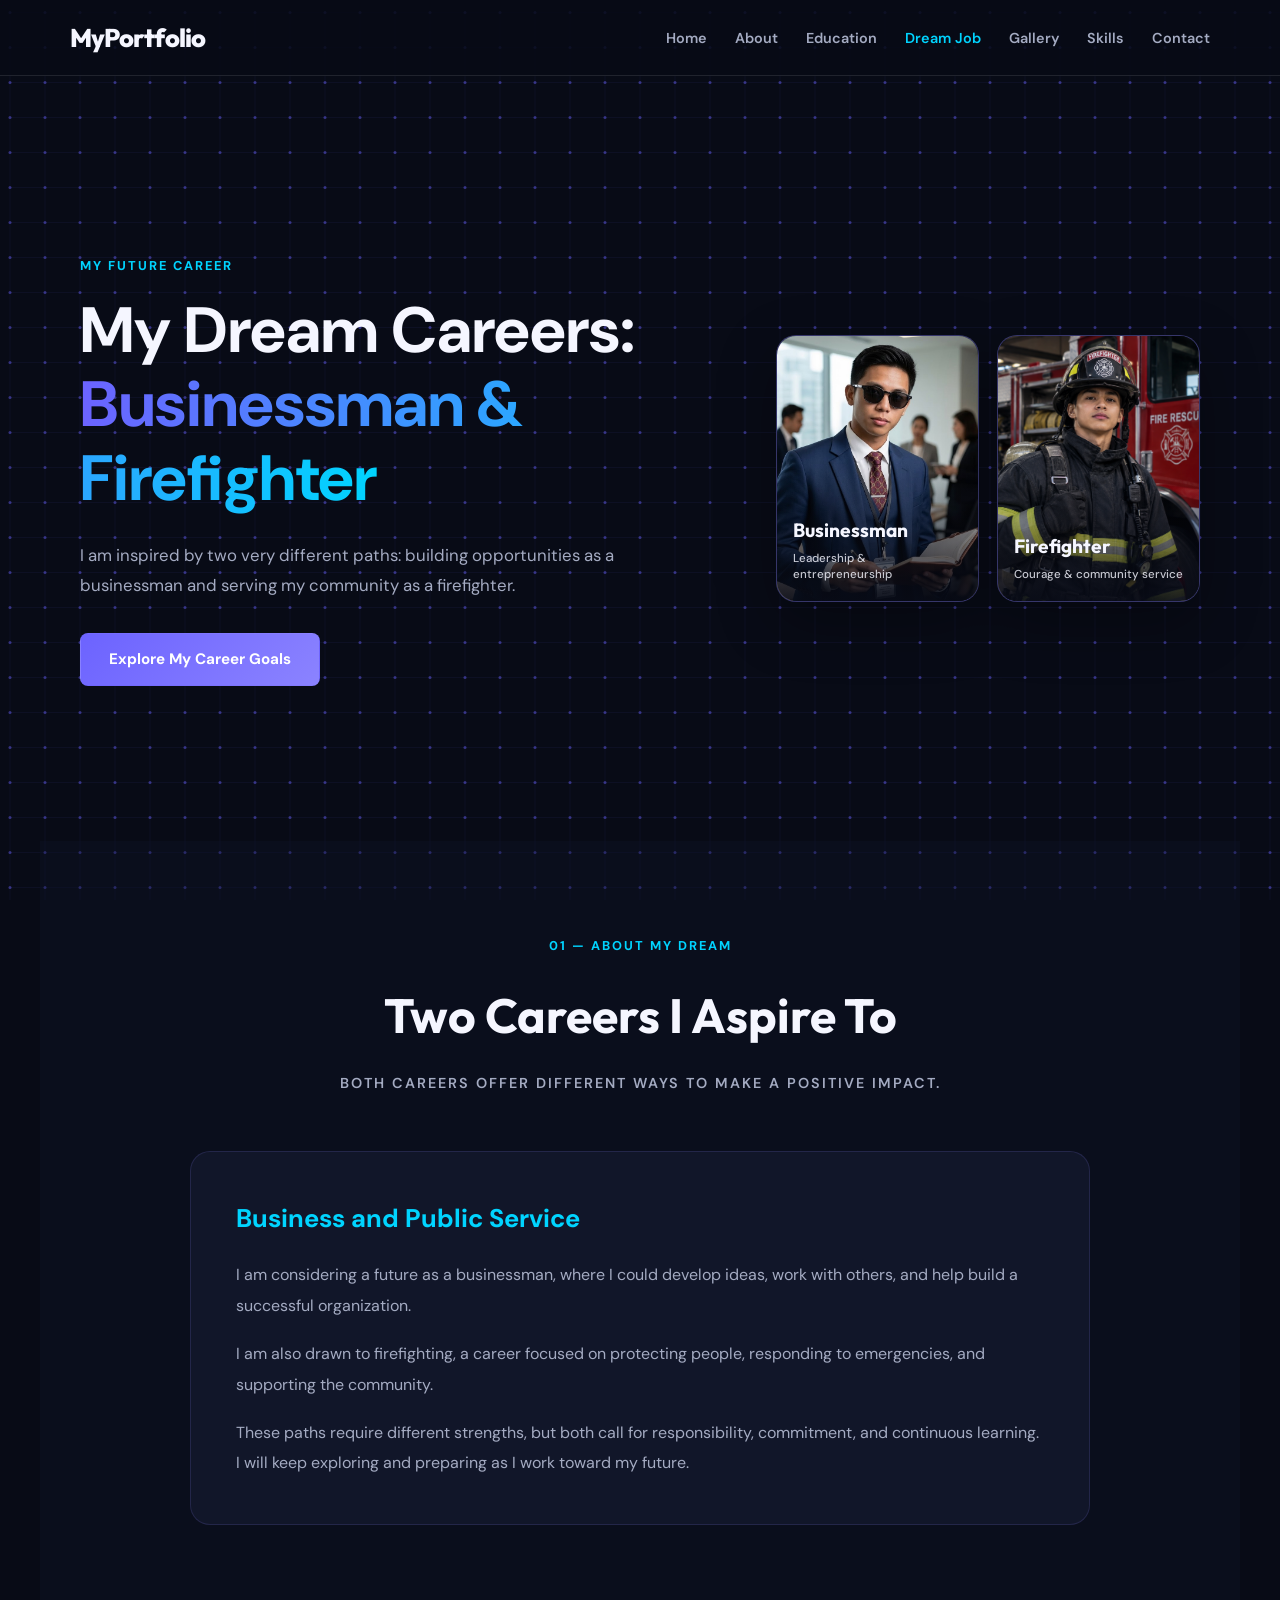
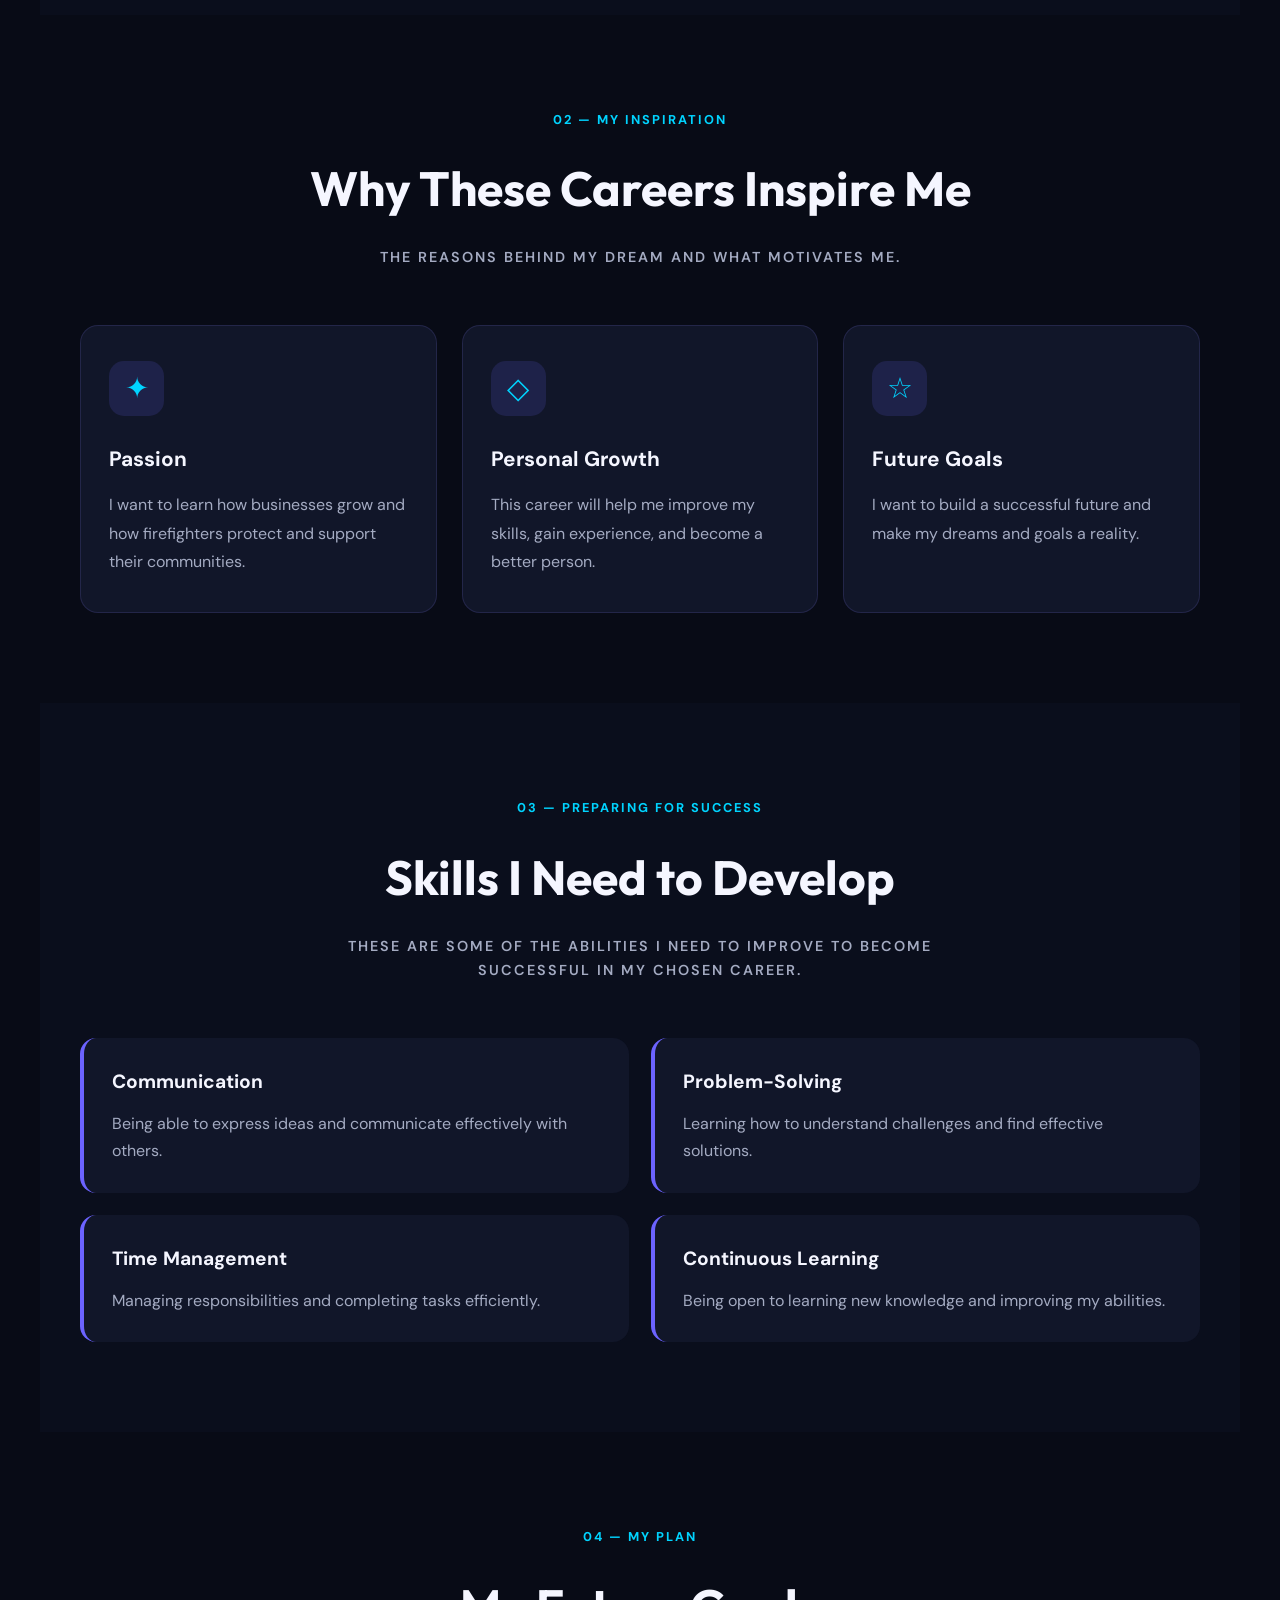
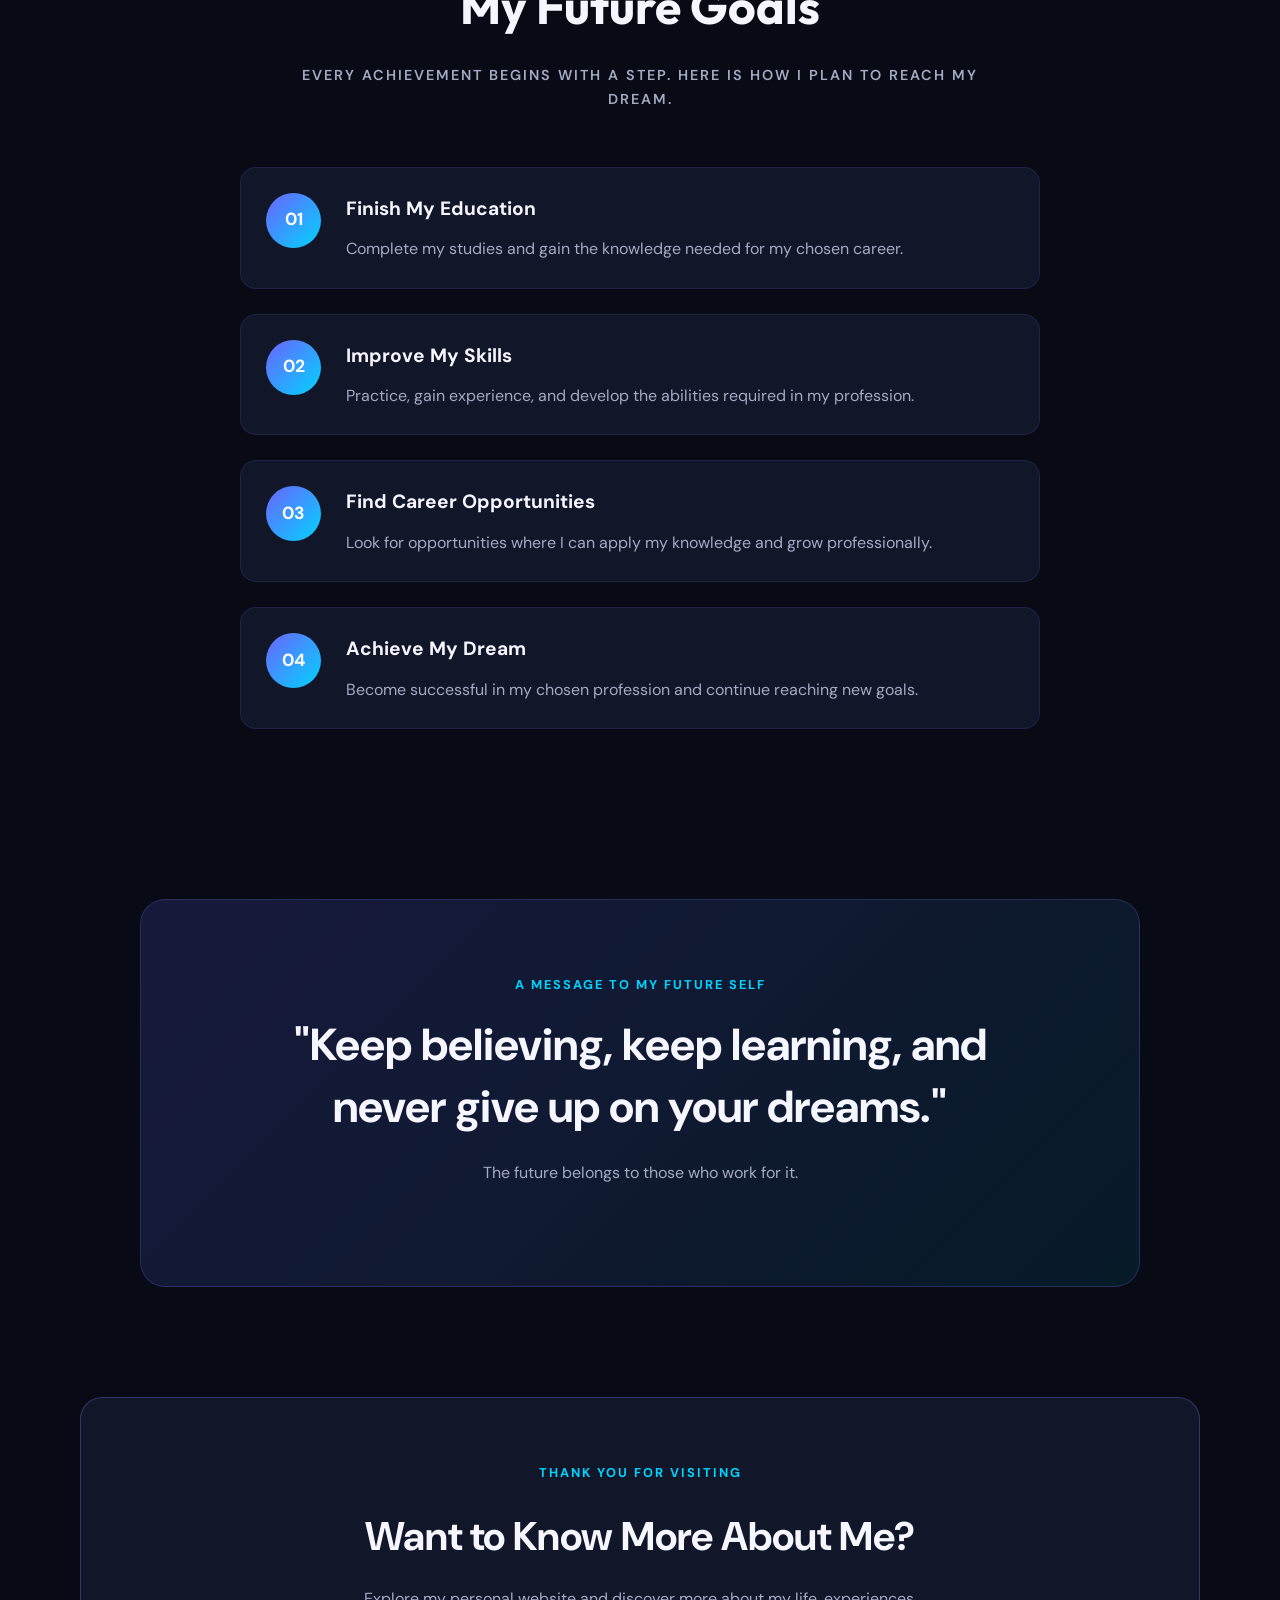
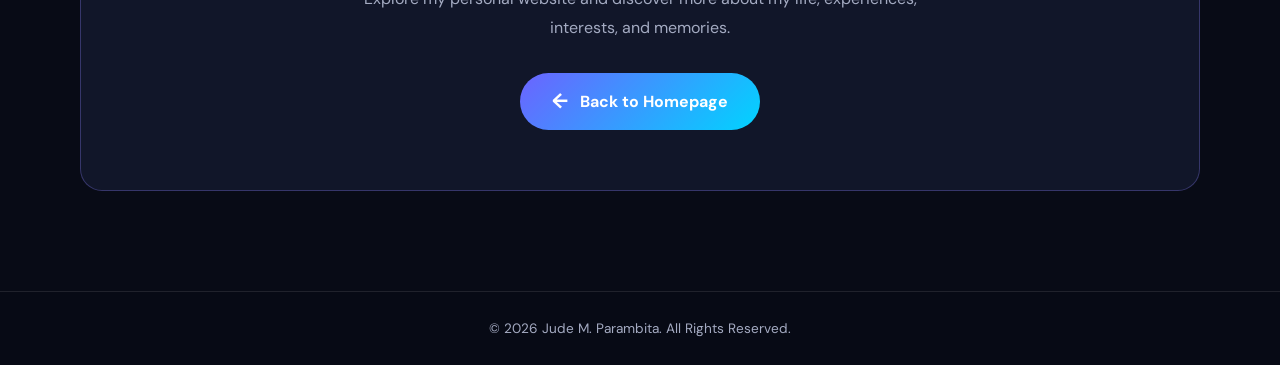
==== pages/dream-job.html @ 6985c6c2 "Save personal website Co-authored-by: Copilot <223556219+Copilot@users.noreply.github.com>" ====
<!DOCTYPE html>
<html lang="en">
<head>
    <meta charset="UTF-8">
    <meta name="viewport" content="width=device-width, initial-scale=1.0">

    <title>My Dream Job | Personal Website</title>

    <link rel="stylesheet" href="../assets/css/style.css">
    <link rel="stylesheet" href="../assets/css/responsive.css">
    <link rel="stylesheet" href="../assets/css/dream-job.css">
</head>

<body>

    <!-- Background Animation -->
    <canvas id="particles-canvas"></canvas>

    <!-- Navigation -->
    <header class="header">
        <nav class="navbar">
            <a href="../index.html" class="logo">
                My<span>Portfolio</span>
            </a>

            <button class="menu-toggle" id="menu-toggle"
                aria-label="Toggle navigation"
                aria-expanded="false">
                ☰
            </button>

            <ul class="nav-links" id="nav-links">
                <li><a href="../index.html#home">Home</a></li>
                <li><a href="../index.html#about">About</a></li>
                <li><a href="../index.html#education">Education</a></li>
                <li><a href="dream-job.html" class="active">Dream Job</a></li>
                <li><a href="gallery.html">Gallery</a></li>
                <li><a href="../index.html#skills">Skills</a></li>
                <li><a href="../index.html#contact">Contact</a></li>
            </ul>
        </nav>
    </header>

    <main>

        <!-- Dream Job Hero -->
        <section class="dream-hero">
            <div class="dream-hero-content reveal">
                <span class="section-label">MY FUTURE CAREER</span>

                <h1>
                    My Dream Careers:
                    <span class="gradient-text">Businessman &amp; Firefighter</span>
                </h1>

                <p>
                    I am inspired by two very different paths: building
                    opportunities as a businessman and serving my community
                    as a firefighter.
                </p>

                <a href="#about-career" class="btn btn-primary">
                    Explore My Career Goals
                </a>
            </div>

            <div class="dream-career-gallery reveal" role="group"
                aria-label="My two career goals">
                <figure class="dream-career-card">
                    <img
                        src="../assets/images/dream-job/businessman.jpg"
                        alt="Business professional representing my business career goal"
                        loading="eager"
                    >
                    <figcaption>
                        <span>Businessman</span>
                        <small>Leadership &amp; entrepreneurship</small>
                    </figcaption>
                </figure>

                <figure class="dream-career-card">
                    <img
                        src="../assets/images/dream-job/firefighter.png"
                        alt="Firefighter representing my public service career goal"
                        loading="eager"
                    >
                    <figcaption>
                        <span>Firefighter</span>
                        <small>Courage &amp; community service</small>
                    </figcaption>
                </figure>
            </div>
        </section>

        <!-- About the Career -->
        <section class="dream-section" id="about-career">
            <div class="section-heading reveal">
                <span class="section-label">01 — ABOUT MY DREAM</span>
                <h2>Two Careers I Aspire To</h2>
                <p>
                    Both careers offer different ways to make a positive impact.
                </p>
            </div>

            <div class="career-description reveal">
                <div class="career-text">
                    <h3>Business and Public Service</h3>

                    <p>
                        I am considering a future as a businessman, where I
                        could develop ideas, work with others, and help build
                        a successful organization.
                    </p>

                    <p>
                        I am also drawn to firefighting, a career focused on
                        protecting people, responding to emergencies, and
                        supporting the community.
                    </p>

                    <p>
                        These paths require different strengths, but both
                        call for responsibility, commitment, and continuous
                        learning. I will keep exploring and preparing as I
                        work toward my future.
                    </p>
                </div>
            </div>
        </section>

        <!-- Why I Chose This Career -->
        <section class="dream-section">
            <div class="section-heading reveal">
                <span class="section-label">02 — MY INSPIRATION</span>
                <h2>Why These Careers Inspire Me</h2>
                <p>
                    The reasons behind my dream and what motivates me.
                </p>
            </div>

            <div class="reason-grid">

                <article class="reason-card reveal">
                    <div class="reason-icon">✦</div>
                    <h3>Passion</h3>
                    <p>
                        I want to learn how businesses grow and how
                        firefighters protect and support their communities.
                    </p>
                </article>

                <article class="reason-card reveal">
                    <div class="reason-icon">◇</div>
                    <h3>Personal Growth</h3>
                    <p>
                        This career will help me improve my skills,
                        gain experience, and become a better person.
                    </p>
                </article>

                <article class="reason-card reveal">
                    <div class="reason-icon">☆</div>
                    <h3>Future Goals</h3>
                    <p>
                        I want to build a successful future and make
                        my dreams and goals a reality.
                    </p>
                </article>

            </div>
        </section>

        <!-- Skills Needed -->
        <section class="dream-section">
            <div class="section-heading reveal">
                <span class="section-label">03 — PREPARING FOR SUCCESS</span>
                <h2>Skills I Need to Develop</h2>
                <p>
                    These are some of the abilities I need to improve
                    to become successful in my chosen career.
                </p>
            </div>

            <div class="career-skills">

                <div class="career-skill reveal">
                    <h3>Communication</h3>
                    <p>
                        Being able to express ideas and communicate
                        effectively with others.
                    </p>
                </div>

                <div class="career-skill reveal">
                    <h3>Problem-Solving</h3>
                    <p>
                        Learning how to understand challenges and
                        find effective solutions.
                    </p>
                </div>

                <div class="career-skill reveal">
                    <h3>Time Management</h3>
                    <p>
                        Managing responsibilities and completing
                        tasks efficiently.
                    </p>
                </div>

                <div class="career-skill reveal">
                    <h3>Continuous Learning</h3>
                    <p>
                        Being open to learning new knowledge and
                        improving my abilities.
                    </p>
                </div>

            </div>
        </section>

        <!-- Future Goals -->
        <section class="dream-section">
            <div class="section-heading reveal">
                <span class="section-label">04 — MY PLAN</span>
                <h2>My Future Goals</h2>
                <p>
                    Every achievement begins with a step.
                    Here is how I plan to reach my dream.
                </p>
            </div>

            <div class="goal-timeline">

                <div class="goal-item reveal">
                    <span class="goal-number">01</span>
                    <div>
                        <h3>Finish My Education</h3>
                        <p>
                            Complete my studies and gain the knowledge
                            needed for my chosen career.
                        </p>
                    </div>
                </div>

                <div class="goal-item reveal">
                    <span class="goal-number">02</span>
                    <div>
                        <h3>Improve My Skills</h3>
                        <p>
                            Practice, gain experience, and develop
                            the abilities required in my profession.
                        </p>
                    </div>
                </div>

                <div class="goal-item reveal">
                    <span class="goal-number">03</span>
                    <div>
                        <h3>Find Career Opportunities</h3>
                        <p>
                            Look for opportunities where I can apply
                            my knowledge and grow professionally.
                        </p>
                    </div>
                </div>

                <div class="goal-item reveal">
                    <span class="goal-number">04</span>
                    <div>
                        <h3>Achieve My Dream</h3>
                        <p>
                            Become successful in my chosen profession
                            and continue reaching new goals.
                        </p>
                    </div>
                </div>

            </div>
        </section>

        <!-- Closing Message -->
        <section class="dream-quote reveal">
            <span class="section-label">A MESSAGE TO MY FUTURE SELF</span>

            <h2>
                "Keep believing, keep learning,
                and never give up on your dreams."
            </h2>

            <p>
                The future belongs to those who work for it.
            </p>
        </section>

        <!-- Back to Homepage -->
        <section class="dream-back-home">
            <div class="dream-back-content reveal">

                <span class="section-label">THANK YOU FOR VISITING</span>

                <h2>Want to Know More About Me?</h2>

                <p>
                    Explore my personal website and discover more about
                    my life, experiences, interests, and memories.
                </p>

                <a href="../index.html" class="dream-home-button">
                    <span class="back-arrow">&larr;</span>
                    Back to Homepage
                </a>

            </div>
        </section>

    </main>

    <!-- Footer -->
    <footer class="footer">
        <p id="footer-year">
            &copy; Jude M. Parambita. All Rights Reserved.
        </p>
    </footer>

    <!-- JavaScript -->
    <script src="../assets/js/navigation.js"></script>
    <script src="../assets/js/animations.js"></script>
    <script src="../assets/js/particles.js"></script>
    <script src="../assets/js/dream-job.js"></script>
    <script src="../assets/js/main.js"></script>

</body>
</html>
---- assets/css/style.css ----
/* =========================================
   1. GOOGLE FONTS
========================================= */

@import url('https://fonts.googleapis.com/css2?family=DM+Sans:wght@400;500;600;700&family=Outfit:wght@400;500;600;700;800&display=swap');


/* =========================================
   2. ROOT VARIABLES
========================================= */

:root {
    --primary-color: #6c63ff;
    --secondary-color: #8b83ff;
    --accent-color: #00d4ff;

    --background-color: #080b16;
    --surface-color: #111629;
    --surface-light: #191f36;

    --text-color: #f5f6ff;
    --text-muted: #a4abc2;

    --border-color: rgba(255, 255, 255, 0.1);

    --font-heading: 'Outfit', sans-serif;
    --font-body: 'DM Sans', sans-serif;

    --transition: all 0.3s ease;

    --container-width: 1200px;
}


/* =========================================
   3. GLOBAL RESET
========================================= */

* {
    margin: 0;
    padding: 0;
    box-sizing: border-box;
}

html {
    scroll-behavior: smooth;
    scroll-padding-top: 90px;
}

body {
    min-height: 100vh;
    font-family: var(--font-body);
    background: var(--background-color);
    color: var(--text-color);
    line-height: 1.7;
    overflow-x: hidden;
}

body,
button,
input,
textarea {
    font-family: var(--font-body);
}

a {
    color: inherit;
    text-decoration: none;
}

ul {
    list-style: none;
}

img {
    display: block;
    max-width: 100%;
}

button {
    cursor: pointer;
    border: none;
}


/* =========================================
   4. PARTICLE BACKGROUND
========================================= */

#particles-canvas {
    position: fixed;
    inset: 0;
    width: 100%;
    height: 100%;
    z-index: 0;
    pointer-events: none;
}

/* Keep website content above particles */

.header,
main,
.footer {
    position: relative;
    z-index: 1;
}


/* =========================================
   5. CONTAINER AND SECTIONS
========================================= */

.section {
    width: 100%;
    max-width: var(--container-width);
    margin: 0 auto;
    padding: 100px 30px;
}

.section-heading {
    text-align: center;
    margin-bottom: 50px;
}

.section-heading p {
    color: var(--accent-color);
    font-size: 0.9rem;
    font-weight: 600;
    letter-spacing: 2px;
    text-transform: uppercase;
    margin-bottom: 10px;
}

.section-heading h2 {
    font-family: var(--font-heading);
    font-size: clamp(2rem, 4vw, 3rem);
    font-weight: 700;
}


/* =========================================
   6. NAVIGATION BAR
========================================= */

.header {
    position: sticky;
    top: 0;
    width: 100%;
    background: rgba(8, 11, 22, 0.85);
    backdrop-filter: blur(15px);
    -webkit-backdrop-filter: blur(15px);
    border-bottom: 1px solid var(--border-color);
    z-index: 1000;
}

.navbar {
    max-width: var(--container-width);
    min-height: 75px;
    padding: 0 30px;
    margin: 0 auto;

    display: flex;
    justify-content: space-between;
    align-items: center;
}

.logo {
    font-family: var(--font-heading);
    font-size: 1.6rem;
    font-weight: 800;
    color: var(--text-color);
    letter-spacing: -1px;
    transition: var(--transition);
}

.logo:hover {
    color: var(--accent-color);
}

.nav-links {
    display: flex;
    align-items: center;
    gap: 28px;
}

.nav-links a {
    color: var(--text-muted);
    font-size: 0.9rem;
    font-weight: 600;
    transition: var(--transition);
}

.nav-links a:hover,
.nav-links a.active {
    color: var(--accent-color);
}

.menu-toggle {
    display: none;
    background: transparent;
    color: var(--text-color);
    font-size: 1.8rem;
}


/* =========================================
   7. BUTTONS
========================================= */

.btn {
    display: inline-flex;
    justify-content: center;
    align-items: center;

    padding: 13px 28px;
    border-radius: 8px;

    background: linear-gradient(
        135deg,
        var(--primary-color),
        var(--secondary-color)
    );

    color: white;
    font-weight: 700;
    font-size: 0.95rem;

    border: 1px solid transparent;
    transition: var(--transition);
}

.btn:hover {
    transform: translateY(-4px);
    box-shadow: 0 8px 25px rgba(108, 99, 255, 0.3);
}


/* =========================================
   8. SHARED CARDS
========================================= */

.education-card,
.skills-card,
.gallery-card {
    background: rgba(17, 22, 41, 0.85);
    border: 1px solid var(--border-color);
    border-radius: 14px;
    transition: var(--transition);
}

.education-card:hover,
.skills-card:hover,
.gallery-card:hover {
    transform: translateY(-6px);
    border-color: var(--primary-color);
}


/* =========================================
   9. FOOTER
========================================= */

.footer {
    padding: 25px 20px;
    text-align: center;
    border-top: 1px solid var(--border-color);
    background: rgba(8, 11, 22, 0.9);
}

.footer p {
    color: var(--text-muted);
    font-size: 0.85rem;
}


/* =========================================
   10. TEXT SELECTION
========================================= */

::selection {
    background: var(--primary-color);
    color: white;
}


/* =========================================
   11. SCROLLBAR
========================================= */

::-webkit-scrollbar {
    width: 8px;
}

::-webkit-scrollbar-track {
    background: var(--background-color);
}

::-webkit-scrollbar-thumb {
    background: var(--primary-color);
    border-radius: 10px;
}

::-webkit-scrollbar-thumb:hover {
    background: var(--secondary-color);
}


/* =========================================
   12. SCROLL REVEAL ANIMATIONS
========================================= */

.reveal {
    opacity: 0;
    transform: translateY(35px);

    transition:
        opacity 0.8s ease,
        transform 0.8s cubic-bezier(0.22, 1, 0.36, 1);

    transition-delay: var(--reveal-delay, 0ms);
    will-change: opacity, transform;
}

.reveal.show {
    opacity: 1;
    transform: translateY(0);
    will-change: auto;
}


/* =========================================
   13. SMOOTH CARD HOVER EFFECTS
========================================= */

.education-card,
.skills-card,
.reason-card,
.gallery-item,
.dream-skill-card {
    transition:
        transform 0.35s ease,
        border-color 0.35s ease,
        box-shadow 0.35s ease;
}


/* =========================================
   14. IMAGE ERROR HANDLING
========================================= */

img.image-error {
    opacity: 0.35;
    background: var(--surface-light);
    object-fit: contain;
}


/* =========================================
   15. PAGE FADE-IN ANIMATION
========================================= */

body {
    opacity: 1;
}

body.page-loaded {
    animation: pageFadeIn 0.7s ease both;
}

@keyframes pageFadeIn {
    from {
        opacity: 0;
    }

    to {
        opacity: 1;
    }
}


/* =========================================
   16. ACCESSIBILITY - KEYBOARD FOCUS
========================================= */

a:focus-visible,
button:focus-visible {
    outline: 2px solid var(--accent-color);
    outline-offset: 4px;
}


/* =========================================
   17. REDUCED MOTION SUPPORT
========================================= */

@media (prefers-reduced-motion: reduce) {
    *,
    *::before,
    *::after {
        animation-duration: 0.01ms !important;
        animation-iteration-count: 1 !important;
        transition-duration: 0.01ms !important;
        scroll-behavior: auto !important;
    }

    .reveal {
        opacity: 1 !important;
        transform: none !important;
    }
}
---- assets/css/responsive.css ----
/* =========================================
   1. TABLET RESPONSIVENESS
   Screens up to 1024px
========================================= */

@media screen and (max-width: 1024px) {

    :root {
        --container-width: 900px;
    }

    .section {
        padding: 80px 25px;
    }

    /* Hero Section */

    .hero {
        gap: 40px;
    }

    .hero-image {
        flex: 0 0 290px;
        width: 290px;
        height: 290px;
    }

    .hero-content h1 {
        font-size: clamp(2.8rem, 6vw, 4.5rem);
    }

    /* Navigation */

    .nav-links {
        gap: 18px;
    }

    .nav-links a {
        font-size: 0.85rem;
    }

}


/* =========================================
   2. MOBILE NAVIGATION
   Screens up to 768px
========================================= */

@media screen and (max-width: 768px) {

    /* Navigation Bar */

    .navbar {
        min-height: 70px;
        padding: 0 20px;
    }

    .menu-toggle {
        display: block;
    }

    .nav-links {
        position: absolute;
        top: 70px;
        left: 0;

        width: 100%;
        padding: 20px;

        display: none;
        flex-direction: column;
        align-items: center;
        gap: 20px;

        background: rgba(8, 11, 22, 0.98);
        border-bottom: 1px solid var(--border-color);
    }

    .nav-links.active {
        display: flex;
    }

    .nav-links a {
        font-size: 1rem;
    }


    /* Hero Section */

    .hero {
        min-height: auto;
        flex-direction: column-reverse;
        text-align: center;
        gap: 40px;
        padding-top: 70px;
        padding-bottom: 70px;
    }

    .hero-content {
        max-width: 100%;
    }

    .hero-description {
        margin-left: auto;
        margin-right: auto;
    }

    .hero-image {
        flex: none;
        width: 250px;
        height: 250px;
    }


    /* About Section */

    .about-content {
        padding: 50px 42px;
    }


    /* Education Section */

    .education-content {
        grid-template-columns: 1fr;
    }


    /* Gallery Preview */

    .gallery-preview-content {
        grid-template-columns: repeat(2, 1fr);
    }


    /* Skills Section */

    .skills-content {
        grid-template-columns: repeat(2, 1fr);
    }


    /* Contact Section */

    .contact-content {
        grid-template-columns: 1fr;
        gap: 30px;
        padding: 28px;
    }

}


/* =========================================
   3. SMALL MOBILE DEVICES
   Screens up to 480px
========================================= */

@media screen and (max-width: 480px) {

    .section {
        padding: 65px 18px;
    }

    .section-heading {
        margin-bottom: 35px;
    }

    .section-heading h2 {
        font-size: 2rem;
    }

    /* Hero Section */

    .hero-image {
        width: 210px;
        height: 210px;
    }

    .hero-content h1 {
        font-size: 2.7rem;
    }

    .hero-content h2 {
        font-size: 1.2rem;
    }

    .hero-description {
        font-size: 0.9rem;
    }


    /* About Section */

    .about-content {
        padding: 46px 32px;
    }

    .about-content p {
        font-size: 0.95rem;
    }


    /* Gallery Preview */

    .gallery-preview-content {
        grid-template-columns: 1fr;
    }

    .gallery-preview-content img {
        height: 230px;
    }


    /* Skills Section */

    .skills-content {
        grid-template-columns: 1fr;
    }


    /* Dream Job Section */

    .dream-job-content {
        padding: 35px 20px;
    }


    /* Contact Section */

    .contact-content {
        padding: 20px;
    }

    .contact-form {
        padding: 22px 18px;
    }

    .contact-item {
        min-height: 74px;
        padding: 14px;
    }


    /* Footer */

    .footer p {
        font-size: 0.75rem;
    }

}


/* =========================================
   4. ACCESSIBILITY
========================================= */

@media (prefers-reduced-motion: reduce) {

    html {
        scroll-behavior: auto;
    }

    *,
    *::before,
    *::after {
        animation-duration: 0.01ms !important;
        animation-iteration-count: 1 !important;
        transition-duration: 0.01ms !important;
    }

}
---- assets/css/dream-job.css ----
/* ========================================
   DREAM JOB PAGE
======================================== */

.dream-hero {
    min-height: 85vh;
    display: grid;
    grid-template-columns: 1.2fr 0.8fr;
    align-items: center;
    gap: 60px;
    max-width: 1200px;
    margin: 0 auto;
    padding: 100px 40px 80px;
}

.dream-hero-content {
    max-width: 650px;
}

.section-label {
    display: inline-block;
    color: var(--accent-color);
    font-size: 0.8rem;
    font-weight: 700;
    letter-spacing: 2px;
    margin-bottom: 18px;
}

.dream-hero h1 {
    font-size: clamp(2.7rem, 5vw, 4.5rem);
    line-height: 1.15;
    margin-bottom: 25px;
}

.gradient-text {
    background: linear-gradient(
        90deg,
        var(--primary-color),
        var(--accent-color)
    );
    -webkit-background-clip: text;
    background-clip: text;
    color: transparent;
}

.dream-hero-content > p {
    color: var(--text-muted);
    font-size: 1.05rem;
    line-height: 1.8;
    max-width: 550px;
    margin-bottom: 32px;
}

.dream-career-gallery {
    width: 100%;
    max-width: 520px;
    display: grid;
    grid-template-columns: repeat(2, minmax(0, 1fr));
    gap: 18px;
    justify-self: center;
}

.dream-career-card {
    min-width: 0;
    aspect-ratio: 0.76;
    position: relative;
    overflow: hidden;
    border-radius: 20px;
    border: 1px solid rgba(139, 131, 255, 0.3);
    background: var(--surface-color);
    box-shadow: 0 20px 60px rgba(0, 0, 0, 0.3);
    isolation: isolate;
    transition: transform 0.35s ease, border-color 0.35s ease,
        box-shadow 0.35s ease;
}

.dream-career-card:hover {
    transform: translateY(-8px);
    border-color: var(--accent-color);
    box-shadow: 0 26px 65px rgba(0, 0, 0, 0.4);
}

.dream-career-card img {
    width: 100%;
    height: 100%;
    object-fit: cover;
    transition: transform 0.6s ease;
}

.dream-career-card:hover img {
    transform: scale(1.06);
}

.dream-career-card figcaption {
    position: absolute;
    right: 0;
    bottom: 0;
    left: 0;
    display: flex;
    flex-direction: column;
    gap: 4px;
    padding: 54px 16px 18px;
    background: linear-gradient(transparent, rgba(8, 11, 22, 0.92));
    color: var(--text-color);
    font-family: var(--font-heading);
    font-size: 1.2rem;
    font-weight: 700;
    z-index: 1;
}

.dream-career-card figcaption small {
    color: rgba(245, 246, 255, 0.8);
    font-family: var(--font-body);
    font-size: 0.72rem;
    font-weight: 500;
    line-height: 1.4;
}

/* ========================================
   GENERAL DREAM SECTIONS
======================================== */

.dream-section {
    max-width: 1200px;
    margin: 0 auto;
    padding: 90px 40px;
}

.dream-section:nth-of-type(even) {
    background: rgba(17, 22, 41, 0.35);
}

.section-heading {
    max-width: 700px;
    margin: 0 auto 55px;
    text-align: center;
}

.section-heading h2 {
    font-size: clamp(2rem, 4vw, 3rem);
    margin-bottom: 15px;
}

.section-heading > p {
    color: var(--text-muted);
    line-height: 1.7;
}

/* ========================================
   CAREER DESCRIPTION
======================================== */

.career-description {
    max-width: 900px;
    margin: 0 auto;
    padding: 45px;
    border-radius: 20px;
    background: var(--surface-color);
    border: 1px solid rgba(139, 131, 255, 0.15);
}

.career-text h3 {
    font-size: 1.6rem;
    margin-bottom: 20px;
    color: var(--accent-color);
}

.career-text p {
    color: var(--text-muted);
    font-size: 1rem;
    line-height: 1.9;
    margin-bottom: 18px;
}

.career-text p:last-child {
    margin-bottom: 0;
}

/* ========================================
   REASONS CARDS
======================================== */

.reason-grid {
    display: grid;
    grid-template-columns: repeat(3, 1fr);
    gap: 25px;
}

.reason-card {
    padding: 35px 28px;
    border-radius: 18px;
    background: var(--surface-color);
    border: 1px solid rgba(139, 131, 255, 0.15);
    transition: transform 0.3s ease, border-color 0.3s ease;
}

.reason-card:hover {
    transform: translateY(-8px);
    border-color: var(--primary-color);
}

.reason-icon {
    width: 55px;
    height: 55px;
    display: flex;
    align-items: center;
    justify-content: center;
    border-radius: 15px;
    background: rgba(108, 99, 255, 0.15);
    color: var(--accent-color);
    font-size: 1.8rem;
    margin-bottom: 25px;
}

.reason-card h3 {
    font-size: 1.3rem;
    margin-bottom: 15px;
}

.reason-card p {
    color: var(--text-muted);
    line-height: 1.8;
}

/* ========================================
   CAREER SKILLS
======================================== */

.career-skills {
    display: grid;
    grid-template-columns: repeat(2, 1fr);
    gap: 22px;
}

.career-skill {
    padding: 28px;
    border-radius: 16px;
    background: var(--surface-color);
    border-left: 4px solid var(--primary-color);
    transition: transform 0.3s ease;
}

.career-skill:hover {
    transform: translateX(7px);
}

.career-skill h3 {
    font-size: 1.2rem;
    margin-bottom: 12px;
}

.career-skill p {
    color: var(--text-muted);
    line-height: 1.7;
}

/* ========================================
   FUTURE GOALS TIMELINE
======================================== */

.goal-timeline {
    max-width: 800px;
    margin: 0 auto;
    display: flex;
    flex-direction: column;
    gap: 25px;
}

.goal-item {
    display: flex;
    align-items: flex-start;
    gap: 25px;
    padding: 25px;
    border-radius: 16px;
    background: var(--surface-color);
    border: 1px solid rgba(139, 131, 255, 0.12);
}

.goal-number {
    min-width: 55px;
    height: 55px;
    display: flex;
    align-items: center;
    justify-content: center;
    border-radius: 50%;
    background: linear-gradient(
        135deg,
        var(--primary-color),
        var(--accent-color)
    );
    color: white;
    font-weight: 700;
    font-size: 1.1rem;
}

.goal-item h3 {
    font-size: 1.2rem;
    margin-bottom: 10px;
}

.goal-item p {
    color: var(--text-muted);
    line-height: 1.7;
}

/* ========================================
   CLOSING MESSAGE
======================================== */

.dream-quote {
    max-width: 1000px;
    margin: 80px auto;
    padding: 70px 40px;
    text-align: center;
    border-radius: 25px;
    background: linear-gradient(
        135deg,
        rgba(108, 99, 255, 0.16),
        rgba(0, 212, 255, 0.08)
    );
    border: 1px solid rgba(139, 131, 255, 0.2);
}

.dream-quote h2 {
    max-width: 750px;
    margin: 0 auto 20px;
    font-size: clamp(1.8rem, 4vw, 2.8rem);
    line-height: 1.4;
}

.dream-quote > p {
    color: var(--text-muted);
    margin-bottom: 30px;
}

/* ========================================
   BACK TO HOMEPAGE
======================================== */

.dream-back-home {
    width: 100%;
    max-width: 1200px;
    margin: 0 auto;
    padding: 30px 40px 100px;
    text-align: center;
    position: relative;
    z-index: 10;
}

.dream-back-content {
    padding: 60px 30px;
    border-radius: 22px;
    background: var(--surface-color);
    border: 1px solid rgba(139, 131, 255, 0.3);
}

.dream-back-content h2 {
    font-size: clamp(1.8rem, 4vw, 2.5rem);
    color: var(--text-color);
    margin-bottom: 15px;
}

.dream-back-content p {
    max-width: 600px;
    margin: 0 auto 30px;
    color: var(--text-muted);
    line-height: 1.8;
}

/* Homepage Button */

.dream-home-button,
.dream-home-button:link,
.dream-home-button:visited {
    display: inline-flex !important;
    align-items: center;
    justify-content: center;
    gap: 12px;

    min-height: 52px;
    padding: 15px 32px;

    background: linear-gradient(
        135deg,
        var(--primary-color),
        var(--accent-color)
    );

    color: #ffffff !important;
    text-decoration: none !important;

    font-size: 1rem;
    font-weight: 700;

    border: 0;
    border-radius: 50px;

    opacity: 1 !important;
    visibility: visible !important;

    position: relative;
    z-index: 20;

    cursor: pointer;

    transition:
        transform 0.3s ease,
        box-shadow 0.3s ease;
}

.dream-home-button:hover {
    transform: translateY(-4px);
    box-shadow: 0 10px 30px rgba(108, 99, 255, 0.35);
}

.back-arrow {
    font-size: 1.3rem;
    line-height: 1;
}

/* ========================================
   RESPONSIVE DESIGN
======================================== */

@media (max-width: 900px) {
    .dream-hero {
        grid-template-columns: 1fr;
        text-align: center;
        gap: 45px;
        padding-top: 80px;
    }

    .dream-hero-content {
        margin: 0 auto;
    }

    .dream-hero-content > p {
        margin-left: auto;
        margin-right: auto;
    }

    .dream-career-gallery {
        max-width: 500px;
    }

    .reason-grid {
        grid-template-columns: repeat(2, 1fr);
    }
}

@media (max-width: 600px) {
    .dream-hero {
        padding: 65px 20px;
        min-height: auto;
    }

    .dream-hero h1 {
        font-size: 2.5rem;
    }

    .dream-career-gallery {
        gap: 12px;
    }

    .dream-career-card {
        border-radius: 16px;
    }

    .dream-career-card figcaption {
        padding: 42px 10px 12px;
        font-size: 1rem;
    }

    .dream-career-card figcaption small {
        font-size: 0.65rem;
    }

    .dream-section {
        padding: 65px 20px;
    }

    .career-description {
        padding: 28px 22px;
    }

    .reason-grid,
    .career-skills {
        grid-template-columns: 1fr;
    }

    .reason-card {
        padding: 28px 22px;
    }

    .goal-item {
        gap: 15px;
        padding: 20px;
    }

    .goal-number {
        min-width: 45px;
        height: 45px;
        font-size: 0.95rem;
    }

    .dream-quote {
        margin: 50px 20px;
        padding: 50px 22px;
    }

    .dream-back-home {
        padding: 20px 20px 70px;
    }

    .dream-back-content {
        padding: 45px 22px;
    }

    .dream-home-button {
        width: 100%;
        max-width: 280px;
    }
}
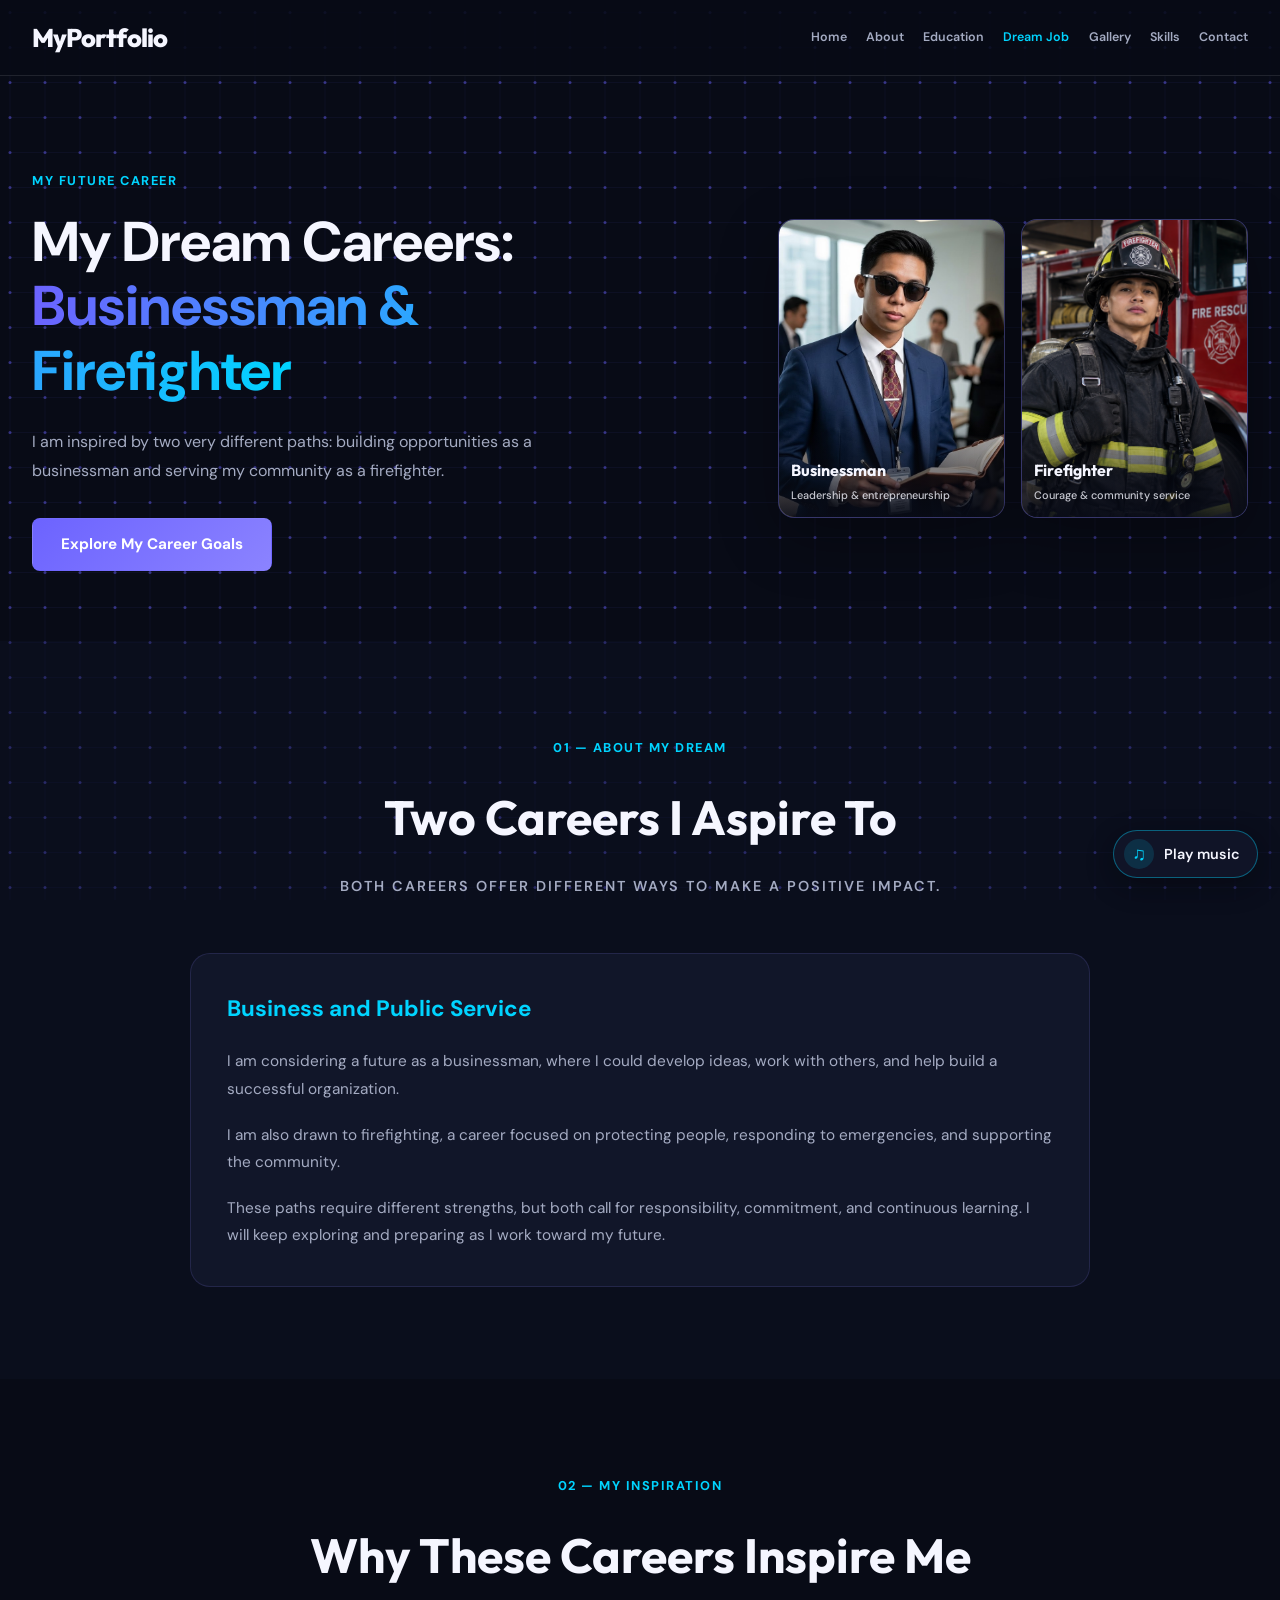
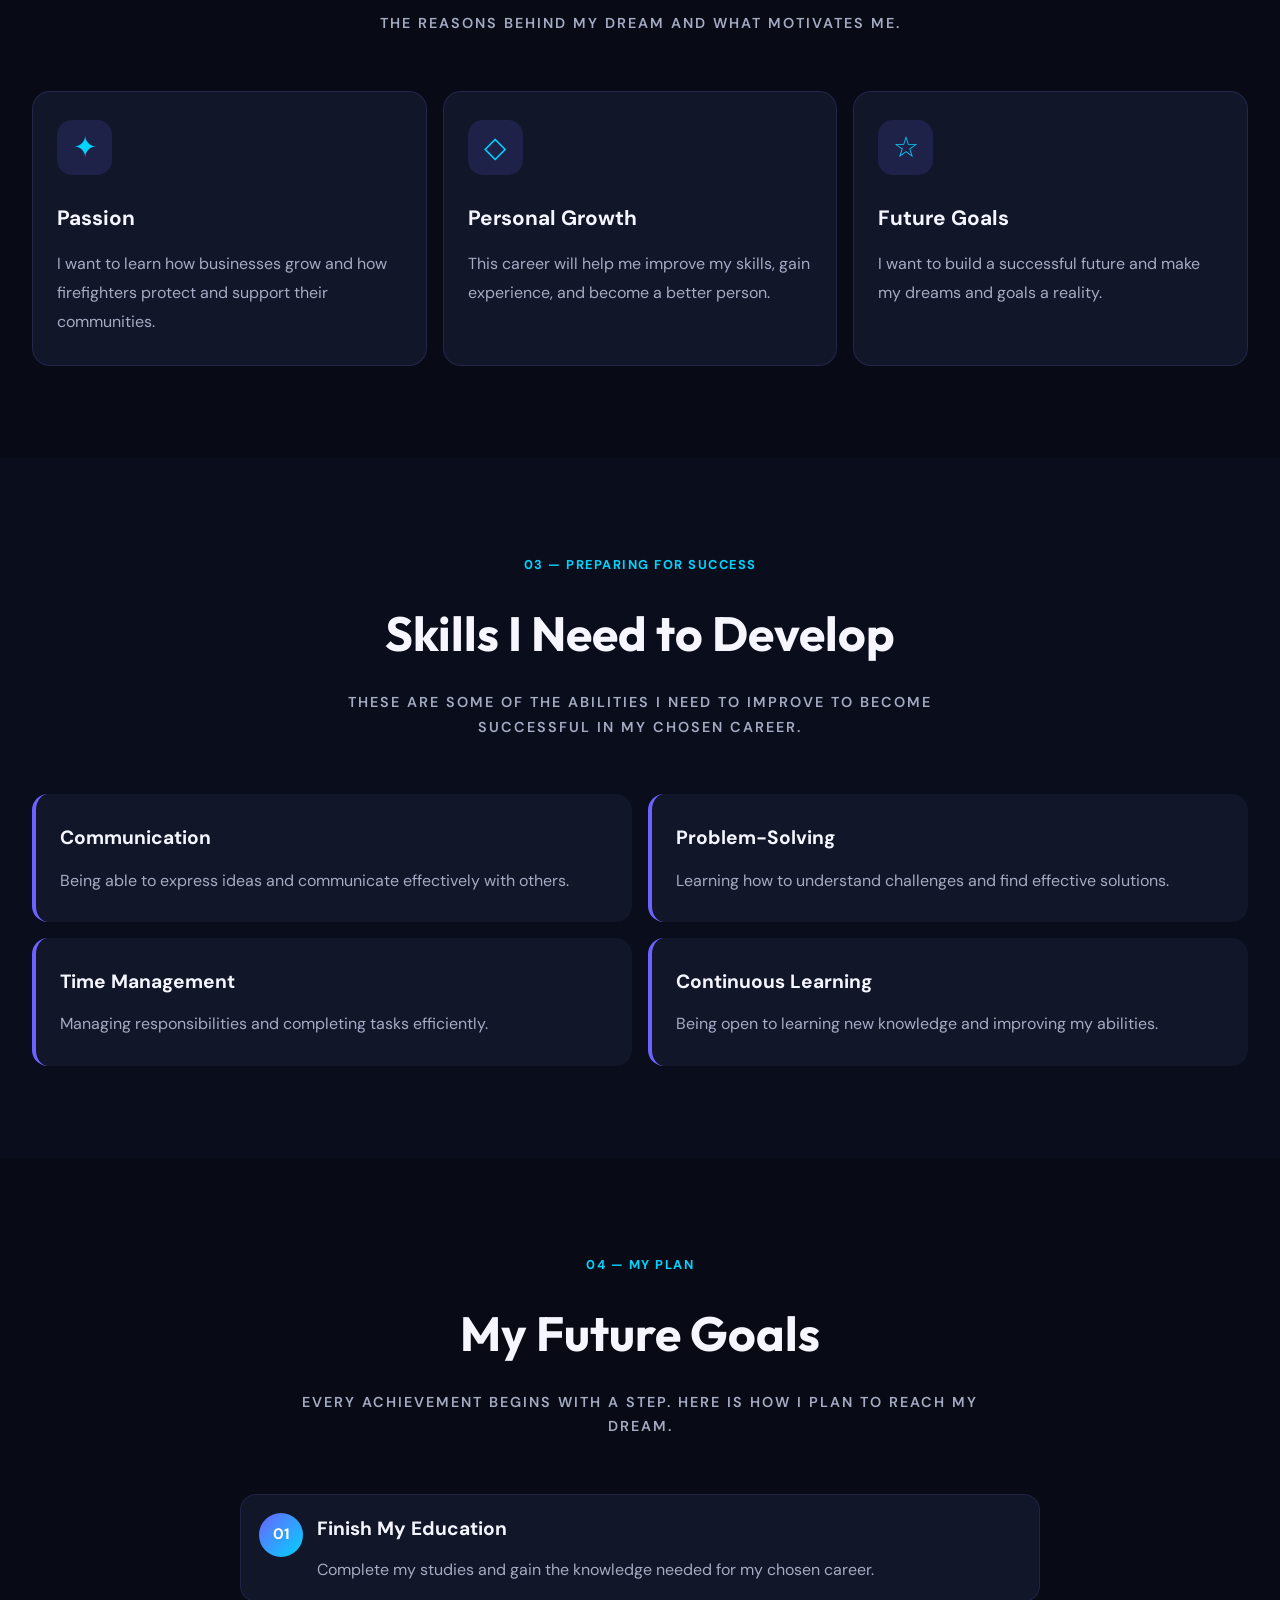
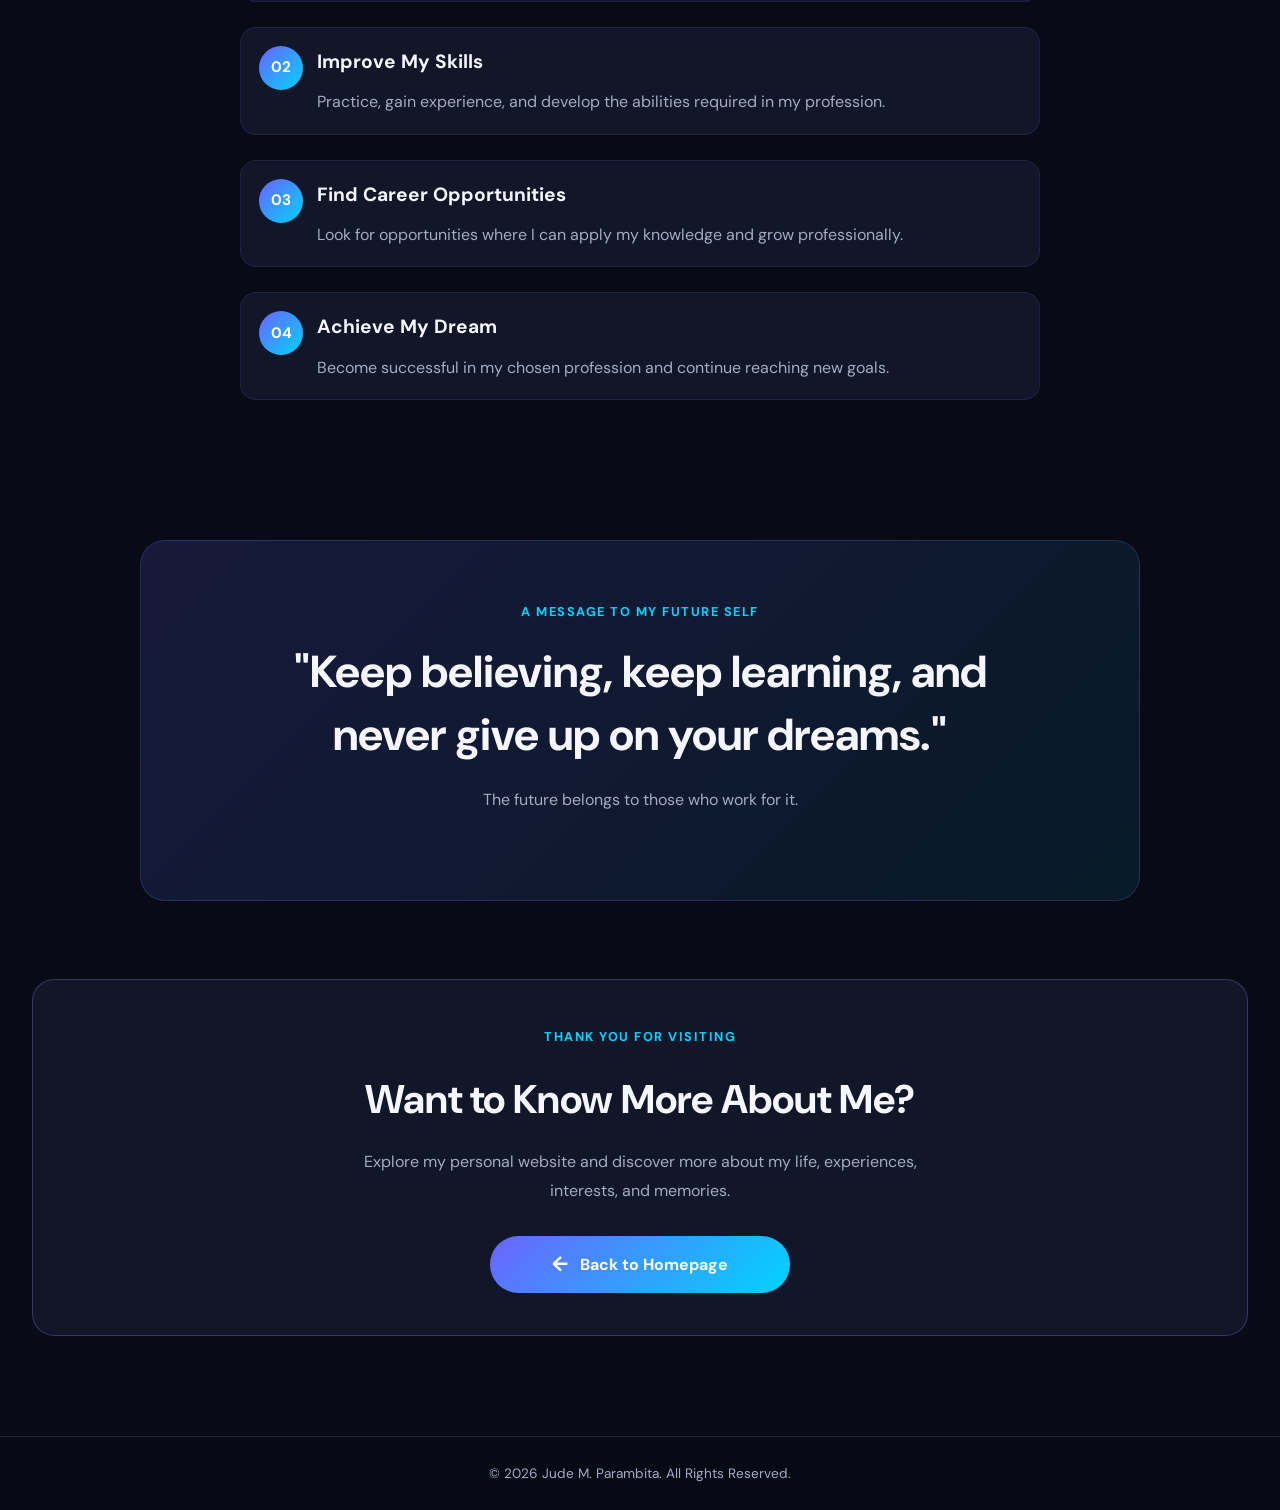
==== commit 361250a8: "finalize" ====
--- a/pages/dream-job.html
+++ b/pages/dream-job.html
@@ -8,8 +8,8 @@
     <title>My Dream Job | Personal Website</title>
 
     <link rel="stylesheet" href="../assets/css/style.css">
+    <link rel="stylesheet" href="../assets/css/dream-job.css">
     <link rel="stylesheet" href="../assets/css/responsive.css">
-    <link rel="stylesheet" href="../assets/css/dream-job.css">
 </head>
 
 <body>
@@ -329,6 +329,27 @@
     <script src="../assets/js/particles.js"></script>
     <script src="../assets/js/dream-job.js"></script>
     <script src="../assets/js/main.js"></script>
+    <script src="../assets/js/background-music.js"></script>
+
+    <aside class="music-player" aria-label="Background music player">
+        <audio
+            id="background-music"
+            src="../assets/audio/pogisong.mp3"
+            loop
+            preload="none"
+        ></audio>
+        <button
+            class="music-toggle"
+            id="music-toggle"
+            type="button"
+            aria-label="Play background music"
+            aria-pressed="false"
+        >
+            <span class="music-toggle-icon" aria-hidden="true">&#9835;</span>
+            <span class="music-toggle-label">Play music</span>
+        </button>
+        <p class="music-status" id="music-status" aria-live="polite" hidden></p>
+    </aside>
 
 </body>
 </html>
--- a/assets/css/style.css
+++ b/assets/css/style.css
@@ -203,6 +203,69 @@
     font-size: 1.8rem;
 }
 
+.music-player {
+    position: fixed;
+    right: 22px;
+    bottom: 22px;
+    z-index: 1200;
+    display: grid;
+    justify-items: end;
+    gap: 8px;
+}
+
+.music-toggle {
+    display: inline-flex;
+    align-items: center;
+    gap: 10px;
+    min-height: 48px;
+    padding: 8px 17px 8px 10px;
+    border: 1px solid rgba(0, 212, 255, 0.4);
+    border-radius: 999px;
+    background: rgba(17, 22, 41, 0.94);
+    box-shadow: 0 8px 28px rgba(0, 0, 0, 0.3);
+    color: var(--text-color);
+    font-size: 0.9rem;
+    font-weight: 600;
+    backdrop-filter: blur(12px);
+    -webkit-backdrop-filter: blur(12px);
+    transition: border-color 0.2s ease, transform 0.2s ease,
+        background-color 0.2s ease;
+}
+
+.music-toggle:hover {
+    transform: translateY(-2px);
+    border-color: var(--accent-color);
+    background: rgba(25, 31, 54, 0.98);
+}
+
+.music-toggle[aria-pressed="true"] {
+    border-color: var(--accent-color);
+    color: var(--accent-color);
+}
+
+.music-toggle-icon {
+    width: 30px;
+    height: 30px;
+    display: grid;
+    place-items: center;
+    border-radius: 50%;
+    background: rgba(0, 212, 255, 0.14);
+    color: var(--accent-color);
+    font-size: 1.15rem;
+}
+
+.music-status {
+    max-width: 280px;
+    padding: 9px 12px;
+    border: 1px solid var(--border-color);
+    border-radius: 10px;
+    background: rgba(17, 22, 41, 0.96);
+    color: var(--text-muted);
+    font-size: 0.8rem;
+    line-height: 1.5;
+    text-align: left;
+}
+
 
 /* =========================================
    7. BUTTONS
--- a/assets/css/responsive.css
+++ b/assets/css/responsive.css
@@ -1,264 +1,716 @@
-
-/* =========================================
-   1. TABLET RESPONSIVENESS
-   Screens up to 1024px
-========================================= */
-
-@media screen and (max-width: 1024px) {
-
+/* Mobile-first layouts shared by every page. */
+
+:root {
+    --container-width: 100%;
+}
+
+html {
+    scroll-padding-top: 70px;
+}
+
+.section {
+    width: 100%;
+    max-width: 1280px;
+    padding: 64px 18px;
+}
+
+.navbar {
+    width: 100%;
+    min-height: 70px;
+    padding: 0 18px;
+}
+
+.menu-toggle {
+    display: grid;
+    width: 44px;
+    height: 44px;
+    place-items: center;
+}
+
+.nav-links {
+    position: absolute;
+    top: 100%;
+    right: 0;
+    left: 0;
+    z-index: 1000;
+    display: none;
+    max-height: calc(100vh - 70px);
+    padding: 12px 18px 20px;
+    overflow-y: auto;
+    flex-direction: column;
+    align-items: stretch;
+    gap: 4px;
+    background: rgba(8, 11, 22, 0.98);
+    border-bottom: 1px solid var(--border-color);
+    box-shadow: 0 16px 30px rgba(0, 0, 0, 0.28);
+}
+
+.nav-links.active {
+    display: flex;
+}
+
+.nav-links a {
+    display: block;
+    padding: 10px 12px;
+    font-size: 1rem;
+}
+
+.hero {
+    min-height: 0;
+    padding-top: 70px;
+    padding-bottom: 70px;
+    flex-direction: column-reverse;
+    gap: 32px;
+    text-align: center;
+}
+
+.hero-content {
+    max-width: 100%;
+}
+
+.hero-content h1 {
+    font-size: clamp(2.35rem, 10vw, 3.5rem);
+    overflow-wrap: anywhere;
+}
+
+.hero-content h2 {
+    font-size: clamp(1.1rem, 5vw, 1.5rem);
+}
+
+.hero-description {
+    margin-right: auto;
+    margin-left: auto;
+    font-size: 0.95rem;
+}
+
+.hero-image {
+    width: clamp(170px, 58vw, 235px);
+    height: auto;
+    aspect-ratio: 1;
+    flex: none;
+}
+
+.about-content {
+    padding: 38px 22px;
+}
+
+.about-content p {
+    font-size: 0.98rem;
+    line-height: 1.8;
+}
+
+.education-content,
+.gallery-preview-content,
+.skills-content,
+.reason-grid,
+.career-skills,
+.gallery-grid {
+    grid-template-columns: minmax(0, 1fr);
+}
+
+.education-content,
+.skills-content,
+.reason-grid,
+.career-skills,
+.gallery-grid {
+    gap: 16px;
+}
+
+.education-card,
+.skills-card,
+.reason-card,
+.career-skill {
+    min-width: 0;
+}
+
+.skills-card {
+    min-height: 0;
+    padding: 24px;
+}
+
+.skills-card-top {
+    gap: 10px;
+    margin-bottom: 22px;
+}
+
+.skills-card-label {
+    font-size: 0.65rem;
+}
+
+.skills-development-note {
+    padding: 14px 16px;
+    font-size: 0.9rem;
+}
+
+.gallery-preview-content {
+    gap: 14px;
+    margin-bottom: 28px;
+}
+
+.gallery-preview-content img {
+    height: auto;
+    aspect-ratio: 4 / 3;
+}
+
+.dream-job-content {
+    padding: 36px 22px;
+}
+
+.dream-job-content p {
+    font-size: 0.98rem;
+    line-height: 1.8;
+}
+
+.contact-content {
+    grid-template-columns: minmax(0, 1fr);
+    gap: 24px;
+    padding: 20px;
+}
+
+.contact-form {
+    min-width: 0;
+    padding: 22px 18px;
+}
+
+.contact-form input,
+.contact-form textarea {
+    min-width: 0;
+    font-size: 16px;
+}
+
+.contact-item {
+    gap: 10px;
+    padding: 12px;
+}
+
+.dream-hero {
+    width: 100%;
+    min-height: 0;
+    max-width: 1280px;
+    padding: 68px 18px 54px;
+    grid-template-columns: minmax(0, 1fr);
+    gap: 34px;
+}
+
+.dream-hero h1 {
+    font-size: clamp(2.35rem, 10vw, 3.5rem);
+    overflow-wrap: anywhere;
+}
+
+.dream-hero-content > p {
+    font-size: 1rem;
+}
+
+.dream-career-gallery {
+    width: 100%;
+    max-width: 480px;
+    gap: 12px;
+}
+
+.dream-career-card {
+    border-radius: 16px;
+}
+
+.dream-career-card figcaption {
+    padding: 42px 12px 14px;
+    font-size: 1rem;
+}
+
+.dream-career-card figcaption small {
+    font-size: 0.68rem;
+}
+
+.dream-section {
+    width: 100%;
+    max-width: 1280px;
+    padding: 64px 18px;
+}
+
+.career-description {
+    padding: 28px 20px;
+}
+
+.career-text h3 {
+    font-size: 1.4rem;
+}
+
+.career-text p {
+    font-size: 0.96rem;
+    line-height: 1.8;
+}
+
+.reason-card,
+.career-skill {
+    padding: 24px 20px;
+}
+
+.goal-item {
+    min-width: 0;
+    gap: 14px;
+    padding: 18px;
+}
+
+.goal-number {
+    min-width: 44px;
+    width: 44px;
+    height: 44px;
+    flex: 0 0 44px;
+    font-size: 0.95rem;
+}
+
+.dream-quote {
+    width: calc(100% - 36px);
+    margin: 48px auto;
+    padding: 42px 20px;
+}
+
+.dream-back-home {
+    width: 100%;
+    max-width: 1280px;
+    padding: 20px 18px 64px;
+}
+
+.dream-back-content {
+    padding: 42px 20px;
+}
+
+.dream-home-button {
+    width: 100%;
+    max-width: 300px;
+}
+
+.gallery-hero {
+    min-height: 0;
+    padding-top: 70px;
+    padding-bottom: 50px;
+}
+
+.gallery-subtitle,
+.section-label {
+    letter-spacing: 1.5px;
+    overflow-wrap: anywhere;
+}
+
+.gallery-hero h1 {
+    font-size: clamp(2.25rem, 10vw, 3.5rem);
+    overflow-wrap: anywhere;
+}
+
+.gallery-description {
+    font-size: 0.98rem;
+}
+
+.gallery-categories {
+    justify-content: center;
+    gap: 8px;
+    margin-bottom: 28px;
+}
+
+.category-btn {
+    min-height: 42px;
+    padding: 9px 14px;
+    font-size: 0.82rem;
+}
+
+.gallery-grid {
+    gap: 16px;
+}
+
+.gallery-image-wrapper {
+    height: auto;
+    aspect-ratio: 4 / 3;
+}
+
+.gallery-overlay {
+    padding: 18px;
+    opacity: 1;
+}
+
+.gallery-overlay h3,
+.gallery-overlay p {
+    transform: translateY(0);
+}
+
+.gallery-view-btn {
+    opacity: 1;
+}
+
+.lightbox {
+    padding: 56px 52px;
+}
+
+.lightbox-content {
+    min-width: 0;
+}
+
+.lightbox-content img {
+    max-height: 65vh;
+}
+
+.lightbox-caption h3 {
+    font-size: 1.2rem;
+}
+
+.lightbox-close {
+    top: 12px;
+    right: 12px;
+}
+
+.lightbox-prev {
+    left: 6px;
+}
+
+.lightbox-next {
+    right: 6px;
+}
+
+.footer {
+    padding-right: 16px;
+    padding-left: 16px;
+}
+
+.footer p {
+    overflow-wrap: anywhere;
+}
+
+@media (min-width: 640px) {
+    .section {
+        padding: 76px 24px;
+    }
+
+    .navbar {
+        padding-right: 24px;
+        padding-left: 24px;
+    }
+
+    .hero {
+        padding-top: 82px;
+        padding-bottom: 82px;
+    }
+
+    .hero-image {
+        width: 250px;
+    }
+
+    .gallery-preview-content {
+        gap: 18px;
+    }
+
+    .gallery-categories {
+        gap: 10px;
+    }
+
+    .category-btn {
+        padding-right: 18px;
+        padding-left: 18px;
+    }
+
+    .dream-section {
+        padding: 76px 24px;
+    }
+
+    .dream-hero {
+        padding-right: 24px;
+        padding-left: 24px;
+    }
+
+    .dream-back-home {
+        padding-right: 24px;
+        padding-left: 24px;
+    }
+
+    .contact-form {
+        padding: 28px;
+    }
+}
+
+@media (min-width: 768px) {
+    .section {
+        padding: 84px 30px;
+    }
+
+    .menu-toggle {
+        display: none;
+    }
+
+    .nav-links {
+        position: static;
+        display: flex;
+        max-height: none;
+        padding: 0;
+        overflow: visible;
+        flex-direction: row;
+        align-items: center;
+        gap: clamp(12px, 2vw, 22px);
+        background: transparent;
+        border: 0;
+        box-shadow: none;
+    }
+
+    .nav-links a {
+        padding: 8px 0;
+        font-size: clamp(0.78rem, 1.5vw, 0.9rem);
+    }
+
+    .hero {
+        min-height: 540px;
+        padding-top: 86px;
+        padding-bottom: 86px;
+        flex-direction: row;
+        text-align: left;
+        gap: 30px;
+    }
+
+    .hero-content {
+        flex: 1;
+    }
+
+    .hero-content h1 {
+        font-size: clamp(2.5rem, 5.2vw, 4rem);
+    }
+
+    .hero-image {
+        width: clamp(220px, 31vw, 290px);
+        flex: 0 0 clamp(220px, 31vw, 290px);
+    }
+
+    .hero-description {
+        margin-left: 0;
+    }
+
+    .about-content {
+        padding: 46px 38px;
+    }
+
+    .education-content,
+    .gallery-preview-content,
+    .skills-content,
+    .career-skills,
+    .gallery-grid {
+        grid-template-columns: repeat(2, minmax(0, 1fr));
+    }
+
+    .reason-grid {
+        grid-template-columns: repeat(2, minmax(0, 1fr));
+    }
+
+    .gallery-preview-content img {
+        aspect-ratio: 4 / 3;
+    }
+
+    .contact-content {
+        padding: 28px;
+    }
+
+    .dream-hero {
+        padding: 82px 30px 64px;
+    }
+
+    .dream-section {
+        padding: 84px 30px;
+    }
+
+    .career-description {
+        padding: 36px;
+    }
+
+    .reason-card,
+    .career-skill {
+        padding: 28px 24px;
+    }
+
+    .dream-quote {
+        width: calc(100% - 60px);
+        padding: 56px 34px;
+    }
+
+    .dream-back-home {
+        padding: 24px 30px 80px;
+    }
+
+    .gallery-hero {
+        padding-top: 82px;
+        padding-bottom: 60px;
+    }
+
+    .gallery-grid {
+        gap: 20px;
+    }
+
+    .gallery-overlay {
+        padding: 22px;
+    }
+
+    .lightbox {
+        padding: 50px 70px;
+    }
+}
+
+@media (min-width: 1024px) {
     :root {
-        --container-width: 900px;
+        --container-width: 1280px;
     }
 
     .section {
-        padding: 80px 25px;
-    }
-
-    /* Hero Section */
+        padding: 100px 32px;
+    }
+
+    .navbar {
+        max-width: 1280px;
+        min-height: 75px;
+        padding-right: 32px;
+        padding-left: 32px;
+    }
+
+    .nav-links {
+        gap: clamp(12px, 1.5vw, 22px);
+    }
+
+    .nav-links a {
+        font-size: clamp(0.78rem, 0.9vw, 0.9rem);
+    }
 
     .hero {
+        min-height: 620px;
+        gap: 48px;
+        padding-top: 100px;
+        padding-bottom: 100px;
+    }
+
+    .hero-content h1 {
+        font-size: clamp(3rem, 5.5vw, 5rem);
+    }
+
+    .hero-image {
+        width: 320px;
+        height: 320px;
+        flex-basis: 320px;
+    }
+
+    .education-content {
+        grid-template-columns: repeat(2, minmax(0, 1fr));
+        gap: 25px;
+    }
+
+    .gallery-preview-content,
+    .skills-content,
+    .reason-grid,
+    .gallery-grid {
+        grid-template-columns: repeat(3, minmax(0, 1fr));
+    }
+
+    .gallery-preview-content {
+        gap: 20px;
+    }
+
+    .gallery-preview-content img {
+        height: 250px;
+        aspect-ratio: auto;
+    }
+
+    .contact-content {
+        grid-template-columns: minmax(0, 0.9fr) minmax(0, 1.1fr);
+        gap: 32px;
+        padding: 32px;
+    }
+
+    .contact-form {
+        padding: 28px;
+    }
+
+    .dream-hero {
+        grid-template-columns: minmax(0, 1.2fr) minmax(0, 0.8fr);
         gap: 40px;
-    }
-
-    .hero-image {
-        flex: 0 0 290px;
-        width: 290px;
-        height: 290px;
-    }
-
-    .hero-content h1 {
-        font-size: clamp(2.8rem, 6vw, 4.5rem);
-    }
-
-    /* Navigation */
-
-    .nav-links {
-        gap: 18px;
-    }
-
-    .nav-links a {
-        font-size: 0.85rem;
-    }
-
-}
-
-
-/* =========================================
-   2. MOBILE NAVIGATION
-   Screens up to 768px
-========================================= */
-
-@media screen and (max-width: 768px) {
-
-    /* Navigation Bar */
-
+        padding: 90px 32px 70px;
+    }
+
+    .dream-career-gallery {
+        max-width: 500px;
+        gap: 16px;
+    }
+
+    .dream-section {
+        padding: 92px 32px;
+    }
+
+    .career-skills {
+        grid-template-columns: repeat(2, minmax(0, 1fr));
+    }
+
+    .dream-quote {
+        width: calc(100% - 64px);
+        max-width: 1000px;
+    }
+
+    .dream-back-home {
+        padding: 30px 32px 100px;
+    }
+
+    .gallery-hero {
+        min-height: 380px;
+        padding-top: 100px;
+        padding-bottom: 70px;
+    }
+
+    .gallery-grid {
+        gap: 25px;
+    }
+
+    .gallery-image-wrapper {
+        height: 320px;
+        aspect-ratio: auto;
+    }
+
+    .gallery-overlay {
+        opacity: 0;
+    }
+
+    .gallery-item:hover .gallery-overlay,
+    .gallery-item:focus-within .gallery-overlay {
+        opacity: 1;
+    }
+
+    .gallery-view-btn {
+        opacity: 0;
+    }
+
+    .gallery-item:hover .gallery-view-btn,
+    .gallery-item:focus-within .gallery-view-btn {
+        opacity: 1;
+    }
+
+    .lightbox {
+        padding: 40px 80px;
+    }
+}
+
+@media (min-width: 1280px) {
+    :root {
+        --container-width: 1280px;
+    }
+
+    .section,
+    .dream-hero,
+    .dream-section,
+    .dream-back-home,
     .navbar {
-        min-height: 70px;
-        padding: 0 20px;
-    }
-
-    .menu-toggle {
-        display: block;
-    }
-
-    .nav-links {
-        position: absolute;
-        top: 70px;
-        left: 0;
-
-        width: 100%;
-        padding: 20px;
-
-        display: none;
-        flex-direction: column;
-        align-items: center;
-        gap: 20px;
-
-        background: rgba(8, 11, 22, 0.98);
-        border-bottom: 1px solid var(--border-color);
-    }
-
-    .nav-links.active {
-        display: flex;
-    }
-
-    .nav-links a {
-        font-size: 1rem;
-    }
-
-
-    /* Hero Section */
-
-    .hero {
-        min-height: auto;
-        flex-direction: column-reverse;
-        text-align: center;
-        gap: 40px;
-        padding-top: 70px;
-        padding-bottom: 70px;
-    }
-
-    .hero-content {
-        max-width: 100%;
-    }
-
-    .hero-description {
-        margin-left: auto;
-        margin-right: auto;
-    }
-
-    .hero-image {
-        flex: none;
-        width: 250px;
-        height: 250px;
-    }
-
-
-    /* About Section */
-
-    .about-content {
-        padding: 50px 42px;
-    }
-
-
-    /* Education Section */
-
-    .education-content {
-        grid-template-columns: 1fr;
-    }
-
-
-    /* Gallery Preview */
-
-    .gallery-preview-content {
-        grid-template-columns: repeat(2, 1fr);
-    }
-
-
-    /* Skills Section */
-
-    .skills-content {
-        grid-template-columns: repeat(2, 1fr);
-    }
-
-
-    /* Contact Section */
-
-    .contact-content {
-        grid-template-columns: 1fr;
-        gap: 30px;
-        padding: 28px;
-    }
-
-}
-
-
-/* =========================================
-   3. SMALL MOBILE DEVICES
-   Screens up to 480px
-========================================= */
-
-@media screen and (max-width: 480px) {
-
-    .section {
-        padding: 65px 18px;
-    }
-
-    .section-heading {
-        margin-bottom: 35px;
-    }
-
-    .section-heading h2 {
-        font-size: 2rem;
-    }
-
-    /* Hero Section */
-
-    .hero-image {
-        width: 210px;
-        height: 210px;
-    }
-
-    .hero-content h1 {
-        font-size: 2.7rem;
-    }
-
-    .hero-content h2 {
-        font-size: 1.2rem;
-    }
-
-    .hero-description {
-        font-size: 0.9rem;
-    }
-
-
-    /* About Section */
-
-    .about-content {
-        padding: 46px 32px;
-    }
-
-    .about-content p {
-        font-size: 0.95rem;
-    }
-
-
-    /* Gallery Preview */
-
-    .gallery-preview-content {
-        grid-template-columns: 1fr;
-    }
-
-    .gallery-preview-content img {
-        height: 230px;
-    }
-
-
-    /* Skills Section */
-
-    .skills-content {
-        grid-template-columns: 1fr;
-    }
-
-
-    /* Dream Job Section */
-
-    .dream-job-content {
-        padding: 35px 20px;
-    }
-
-
-    /* Contact Section */
-
-    .contact-content {
-        padding: 20px;
-    }
-
-    .contact-form {
-        padding: 22px 18px;
-    }
-
-    .contact-item {
-        min-height: 74px;
-        padding: 14px;
-    }
-
-
-    /* Footer */
-
-    .footer p {
-        font-size: 0.75rem;
-    }
-
-}
-
-
-/* =========================================
-   4. ACCESSIBILITY
-========================================= */
+        max-width: 1280px;
+    }
+}
+
+@media (hover: none) {
+    .gallery-overlay,
+    .gallery-view-btn {
+        opacity: 1;
+    }
+
+    .gallery-overlay h3,
+    .gallery-overlay p {
+        transform: translateY(0);
+    }
+}
 
 @media (prefers-reduced-motion: reduce) {
-
     html {
         scroll-behavior: auto;
     }
@@ -270,5 +722,4 @@
         animation-iteration-count: 1 !important;
         transition-duration: 0.01ms !important;
     }
-
-}
+}
